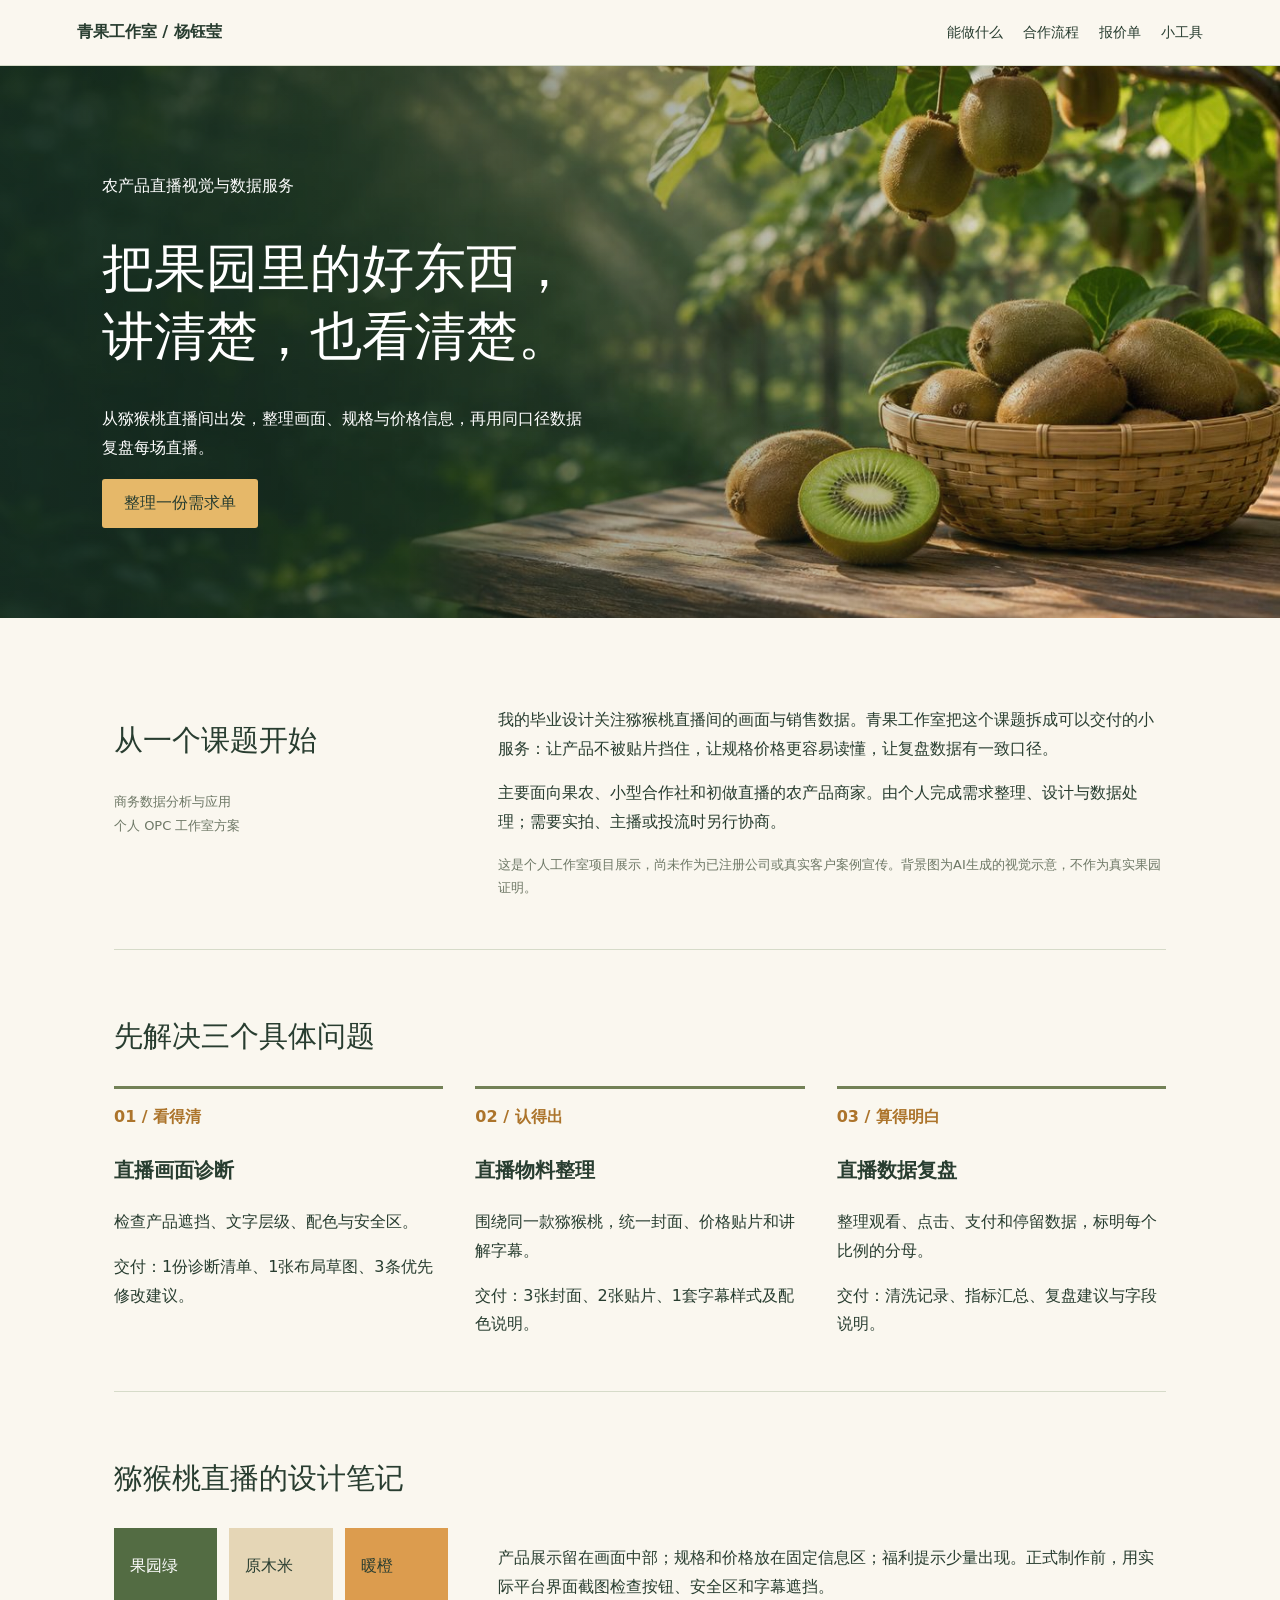
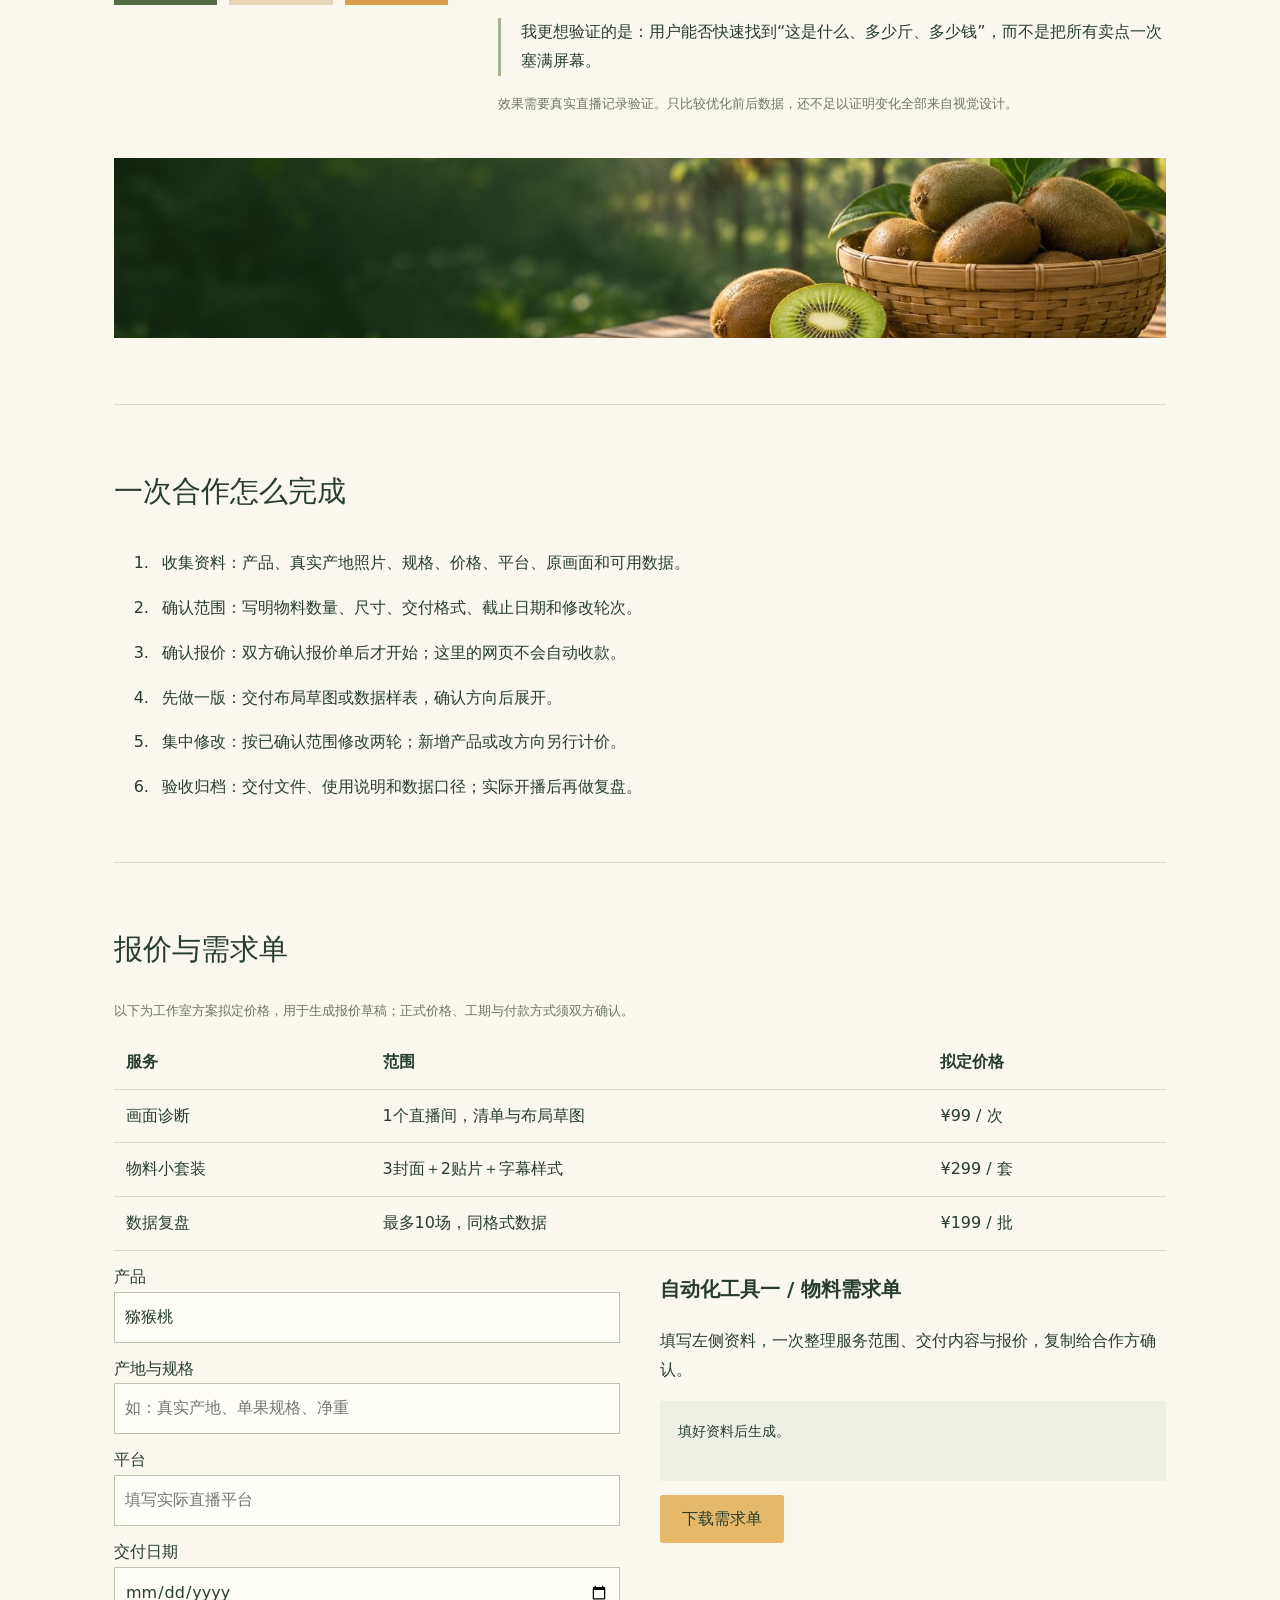
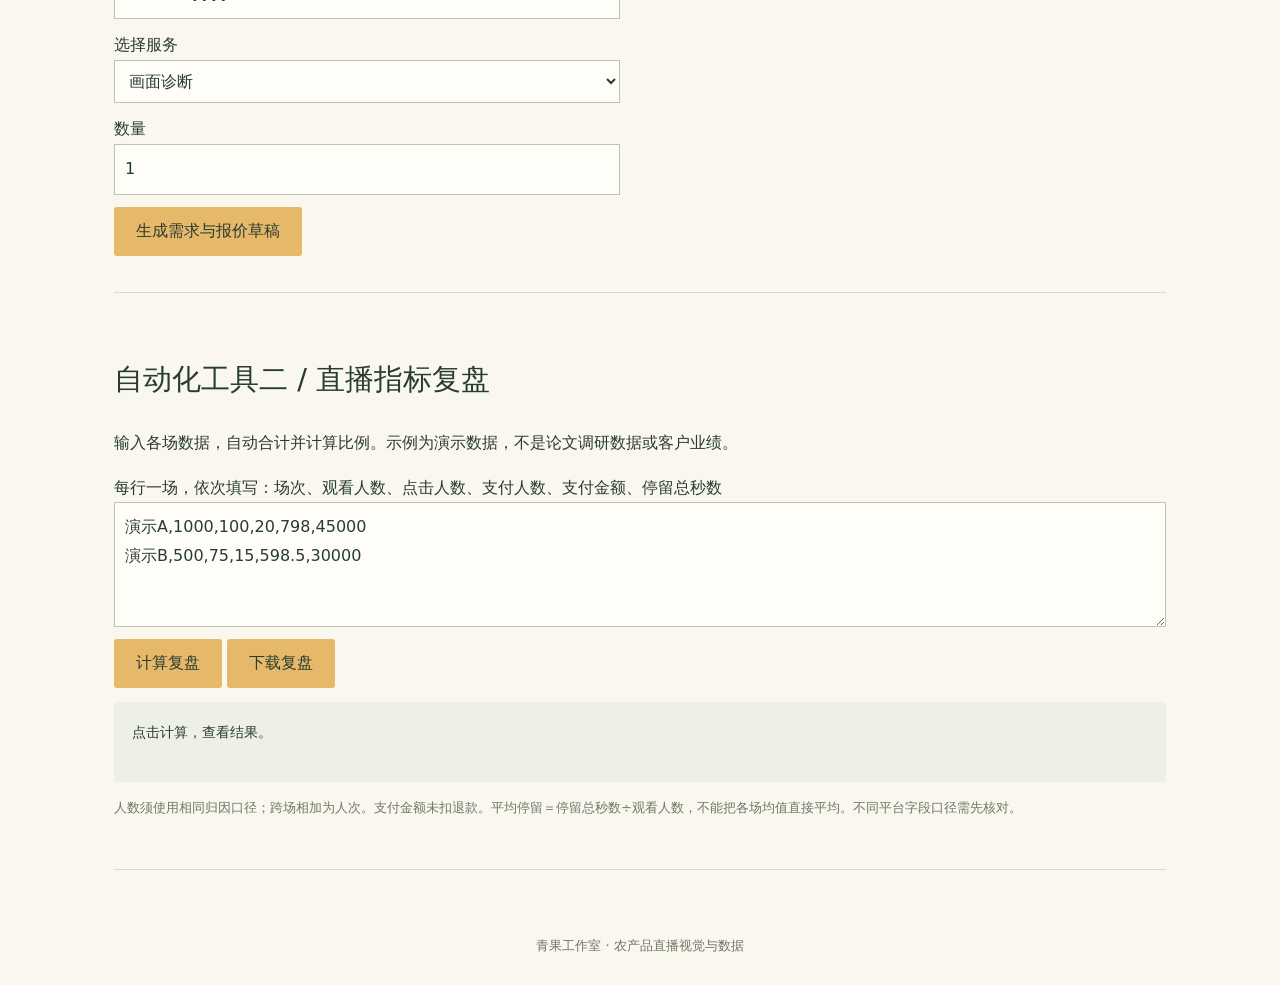
==== index.html @ 9961b065 "Add orchard studio index.html" ====
<!doctype html><html lang="zh-CN"><meta charset="utf-8"><meta name="viewport" content="width=device-width,initial-scale=1"><title>青果工作室 农产品直播视觉与数据</title><style>*{box-sizing:border-box}html{scroll-behavior:smooth}body{margin:0;background:#faf7ef;color:#283d30;font:16px/1.8 'Microsoft YaHei',system-ui}a{color:inherit}nav{padding:18px 6%;display:flex;justify-content:space-between;gap:24px;flex-wrap:wrap;border-bottom:1px solid #d6dbc9}nav a{margin-left:20px;text-decoration:none;font-size:14px}.hero{padding:90px 8%;background:linear-gradient(90deg,#152c25bf,transparent),var(--orchard) center/cover;color:white;min-height:540px}.hero h1{font:52px/1.3 Georgia,serif;max-width:620px}.hero p{max-width:480px}.btn,button{display:inline-block;background:#e6b869;color:#283d30;padding:10px 22px;border:0;cursor:pointer;border-radius:3px;text-decoration:none;font:inherit}main{max-width:1100px;margin:auto;padding:36px 24px}section{padding:36px 0;border-bottom:1px solid #d6dbc9}h2{font-size:29px;font-weight:500}h3{font-size:20px}.intro{display:grid;grid-template-columns:1fr 2fr;gap:50px}.note{font-size:13px;color:#6e7866}.services{display:grid;grid-template-columns:repeat(3,1fr);gap:32px}.service{border-top:3px solid #728156;padding-top:14px}.service b{color:#ac742b}ol li{padding:8px}label{display:block;margin:12px 0}input,select,textarea{display:block;width:100%;padding:10px;background:#fffdf7;border:1px solid #bbc4ac;font:inherit;color:inherit}textarea{min-height:125px}.tools{display:grid;grid-template-columns:1fr 1fr;gap:40px}pre{white-space:pre-wrap;background:#eef0e5;padding:18px;font:14px/1.8 system-ui;min-height:80px}table{width:100%;border-collapse:collapse}td,th{padding:12px;text-align:left;border-bottom:1px solid #d6dbc9}.swatch{display:flex;gap:12px}.swatch span{padding:24px 16px;flex:1}.callout{border-left:3px solid #a8b48f;padding-left:20px}.botanic{height:180px;background:var(--orchard) center 65%/cover;margin:30px 0}footer{padding:28px;text-align:center;font-size:13px;color:#6e7866}@media(max-width:720px){.hero{padding:45px 24px;min-height:440px}.hero h1{font-size:36px}.intro,.services,.tools{grid-template-columns:1fr;gap:18px}table{font-size:13px}td,th{padding:8px}nav a{margin-left:10px}}</style><script src="background.js"></script>
<nav><strong>青果工作室 / 杨钰莹</strong><div><a href="#services">能做什么</a><a href="#process">合作流程</a><a href="#quote">报价单</a><a href="#tools">小工具</a></div></nav><header class="hero"><p>农产品直播视觉与数据服务</p><h1>把果园里的好东西，<br>讲清楚，也看清楚。</h1><p>从猕猴桃直播间出发，整理画面、规格与价格信息，再用同口径数据复盘每场直播。</p><a class="btn" href="#quote">整理一份需求单</a></header><main><section class="intro"><div><h2>从一个课题开始</h2><p class="note">商务数据分析与应用<br>个人 OPC 工作室方案</p></div><div><p>我的毕业设计关注猕猴桃直播间的画面与销售数据。青果工作室把这个课题拆成可以交付的小服务：让产品不被贴片挡住，让规格价格更容易读懂，让复盘数据有一致口径。</p><p>主要面向果农、小型合作社和初做直播的农产品商家。由个人完成需求整理、设计与数据处理；需要实拍、主播或投流时另行协商。</p><p class="note">这是个人工作室项目展示，尚未作为已注册公司或真实客户案例宣传。背景图为AI生成的视觉示意，不作为真实果园证明。</p></div></section><section id="services"><h2>先解决三个具体问题</h2><div class="services"><article class="service"><b>01 / 看得清</b><h3>直播画面诊断</h3><p>检查产品遮挡、文字层级、配色与安全区。</p><p>交付：1份诊断清单、1张布局草图、3条优先修改建议。</p></article><article class="service"><b>02 / 认得出</b><h3>直播物料整理</h3><p>围绕同一款猕猴桃，统一封面、价格贴片和讲解字幕。</p><p>交付：3张封面、2张贴片、1套字幕样式及配色说明。</p></article><article class="service"><b>03 / 算得明白</b><h3>直播数据复盘</h3><p>整理观看、点击、支付和停留数据，标明每个比例的分母。</p><p>交付：清洗记录、指标汇总、复盘建议与字段说明。</p></article></div></section><section><h2>猕猴桃直播的设计笔记</h2><div class="intro"><div><div class="swatch"><span style="background:#536c43;color:white">果园绿</span><span style="background:#e5d6b6">原木米</span><span style="background:#dc9c4e">暖橙</span></div></div><div><p>产品展示留在画面中部；规格和价格放在固定信息区；福利提示少量出现。正式制作前，用实际平台界面截图检查按钮、安全区和字幕遮挡。</p><p class="callout">我更想验证的是：用户能否快速找到“这是什么、多少斤、多少钱”，而不是把所有卖点一次塞满屏幕。</p><p class="note">效果需要真实直播记录验证。只比较优化前后数据，还不足以证明变化全部来自视觉设计。</p></div></div><div class="botanic" role="img" aria-label="AI生成的猕猴桃果园示意背景"></div></section><section id="process"><h2>一次合作怎么完成</h2><ol><li>收集资料：产品、真实产地照片、规格、价格、平台、原画面和可用数据。</li><li>确认范围：写明物料数量、尺寸、交付格式、截止日期和修改轮次。</li><li>确认报价：双方确认报价单后才开始；这里的网页不会自动收款。</li><li>先做一版：交付布局草图或数据样表，确认方向后展开。</li><li>集中修改：按已确认范围修改两轮；新增产品或改方向另行计价。</li><li>验收归档：交付文件、使用说明和数据口径；实际开播后再做复盘。</li></ol></section><section id="quote"><h2>报价与需求单</h2><p class="note">以下为工作室方案拟定价格，用于生成报价草稿；正式价格、工期与付款方式须双方确认。</p><table><tr><th>服务</th><th>范围</th><th>拟定价格</th></tr><tr><td>画面诊断</td><td>1个直播间，清单与布局草图</td><td>¥99 / 次</td></tr><tr><td>物料小套装</td><td>3封面＋2贴片＋字幕样式</td><td>¥299 / 套</td></tr><tr><td>数据复盘</td><td>最多10场，同格式数据</td><td>¥199 / 批</td></tr></table><div class="tools"><div><label>产品<input id="product" value="猕猴桃"></label><label>产地与规格<input id="spec" placeholder="如：真实产地、单果规格、净重"></label><label>平台<input id="platform" placeholder="填写实际直播平台"></label><label>交付日期<input id="due" type="date"></label><label>选择服务<select id="service"><option value="99">画面诊断</option><option value="299">物料小套装</option><option value="199">数据复盘</option></select></label><label>数量<input id="count" type="number" min="1" max="100" step="1" value="1"></label><button id="brief">生成需求与报价草稿</button></div><div><h3>自动化工具一 / 物料需求单</h3><p>填写左侧资料，一次整理服务范围、交付内容与报价，复制给合作方确认。</p><pre id="briefOut">填好资料后生成。</pre><button id="downloadBrief">下载需求单</button></div></div></section><section id="tools"><h2>自动化工具二 / 直播指标复盘</h2><p>输入各场数据，自动合计并计算比例。示例为演示数据，不是论文调研数据或客户业绩。</p><label>每行一场，依次填写：场次、观看人数、点击人数、支付人数、支付金额、停留总秒数<textarea id="csv">演示A,1000,100,20,798,45000
演示B,500,75,15,598.5,30000</textarea></label><button id="calc">计算复盘</button> <button id="downloadReport">下载复盘</button><pre id="report" aria-live="polite">点击计算，查看结果。</pre><p class="note">人数须使用相同归因口径；跨场相加为人次。支付金额未扣退款。平均停留＝停留总秒数÷观看人数，不能把各场均值直接平均。不同平台字段口径需先核对。</p></section></main><footer>青果工作室 · 农产品直播视觉与数据</footer><script>
const $=id=>document.getElementById(id);function save(text,name){const u=URL.createObjectURL(new Blob([text],{type:'text/plain;charset=utf-8'})),a=document.createElement('a');a.href=u;a.download=name;a.click();setTimeout(()=>URL.revokeObjectURL(u),1000)}
$('brief').onclick=()=>{const n=Number($('count').value);if(![$('product'),$('spec'),$('platform'),$('due')].every(e=>e.value.trim())||!Number.isInteger(n)||n<1||n>100){$('briefOut').textContent='请填齐产品、产地规格、平台、日期；数量为1—100的整数。';return}const s=$('service');$('briefOut').textContent=`需求与报价草稿\n产品：${$('product').value}\n产地与规格：${$('spec').value}\n平台：${$('platform').value}\n交付日期：${$('due').value}\n服务：${s.options[s.selectedIndex].text}\n数量：${n}\n单价：¥${s.value}\n合计：¥${Number(s.value)*n}\n修改：同方向两轮\n交付格式：PNG/PDF或CSV及复盘文本，具体可编辑源文件须另行确认。\n待确认：尺寸、素材授权、范围、工期和付款方式。\n不含实拍、投流、主播及第三方付费素材；无销量保证。\n正式价格以双方确认单为准。`};$('downloadBrief').onclick=()=>save($('briefOut').textContent,'需求与报价草稿.txt');
$('calc').onclick=()=>{try{const seen=new Set(),tot=[0,0,0,0,0];const rows=$('csv').value.trim().split(/\r?\n/);if(!rows[0])throw Error('请填写数据');rows.forEach((line,i)=>{const r=line.split(/[,，]/).map(x=>x.trim());if(r.length!==6||!r[0]||seen.has(r[0])||r.slice(1).some(x=>x===''))throw Error(`第${i+1}行字段不齐或场次重复`);seen.add(r[0]);const v=r.slice(1).map(Number);if(v.some(x=>!Number.isFinite(x)||x<0)||v.slice(0,3).some(x=>!Number.isInteger(x))||v[2]>v[1]||v[1]>v[0])throw Error(`第${i+1}行数值或人数关系有误`);v.forEach((x,j)=>tot[j]+=x)});const[w,c,b,m,s]=tot,rate=(a,b)=>b?(a/b*100).toFixed(2)+'%':'无分母，不计算';$('report').textContent=`场次：${rows.length}\n累计观看：${w}人次\n累计点击：${c}人次\n累计支付：${b}人次\n支付金额：¥${m.toFixed(2)}\n点击率（点击÷观看）：${rate(c,w)}\n点击后支付率（支付÷点击）：${rate(b,c)}\n观看后支付率（支付÷观看）：${rate(b,w)}\n平均停留：${w?(s/w).toFixed(2)+'秒':'无分母，不计算'}\n\n跨场人数未去重；金额未扣退款。数据变化不单独证明设计效果。`;}catch(e){$('report').textContent=e.message}};$('downloadReport').onclick=()=>save($('report').textContent,'直播复盘.txt');
</script></html>
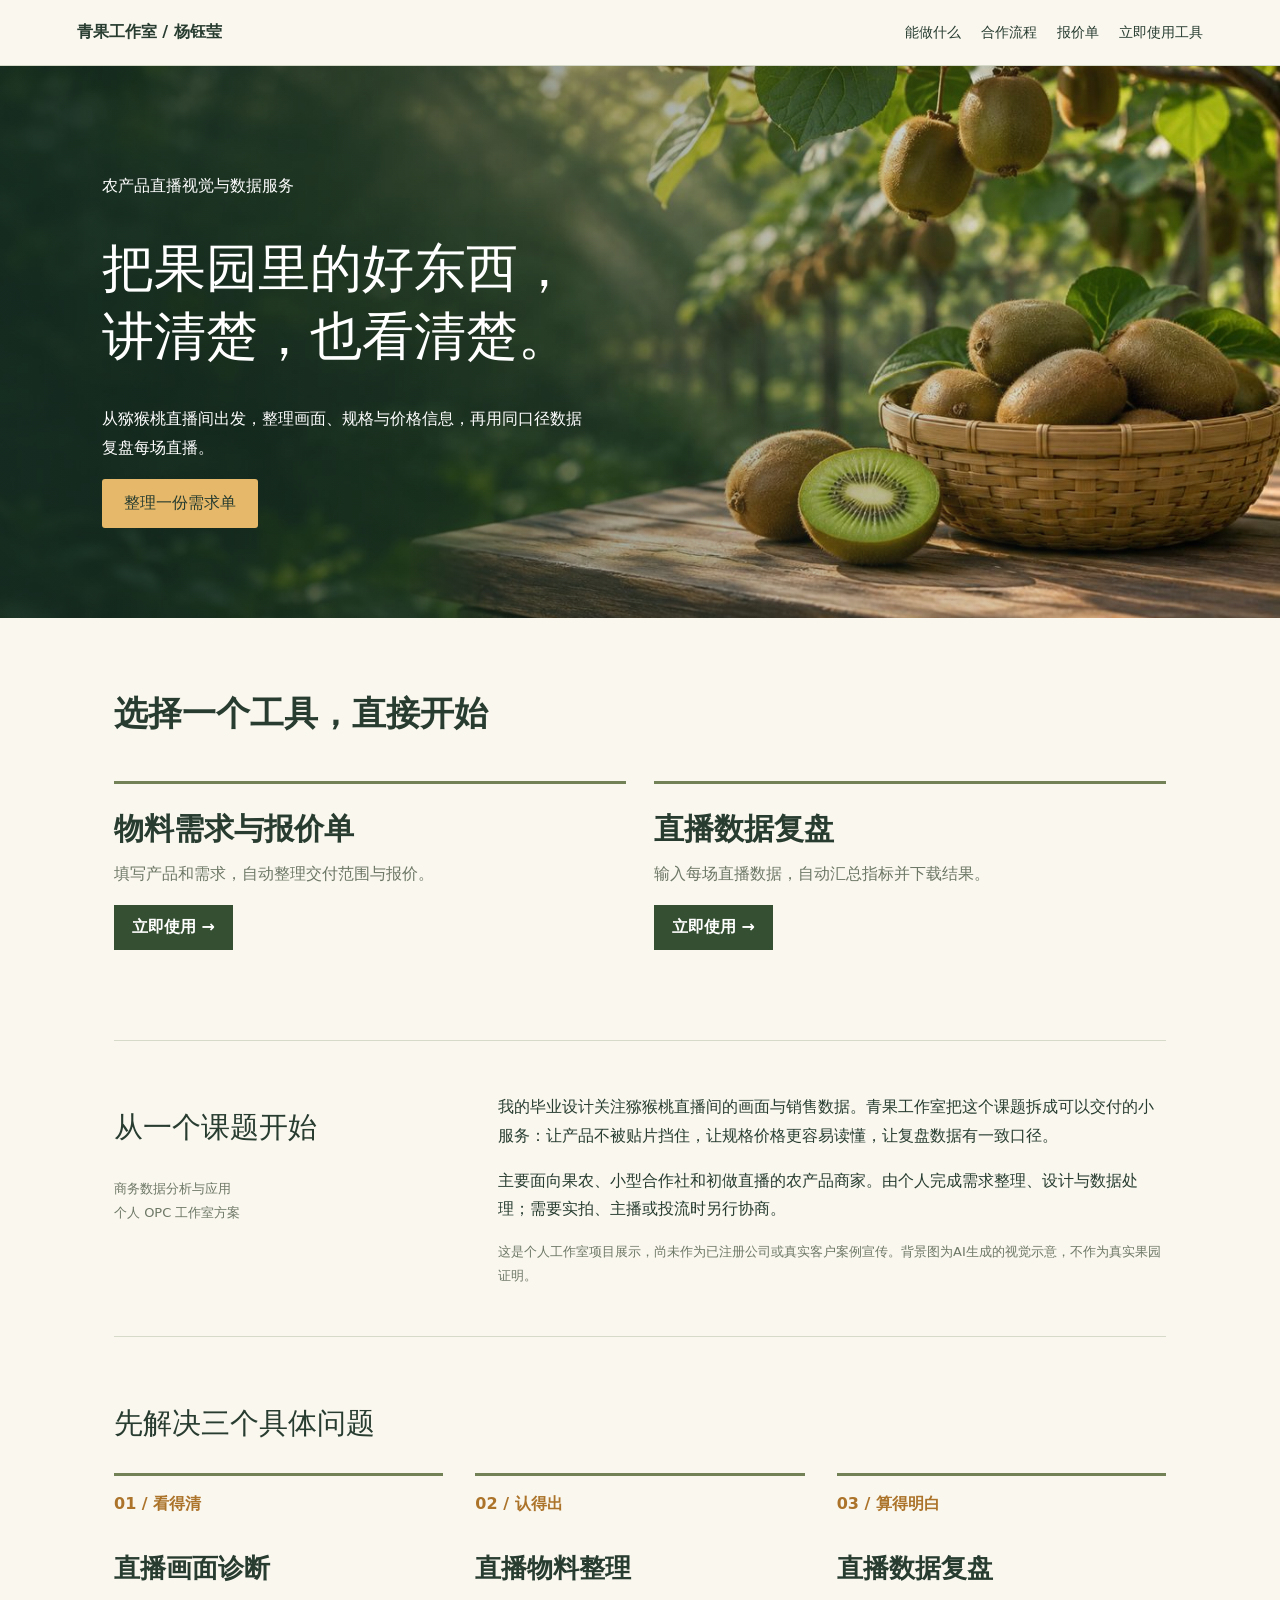
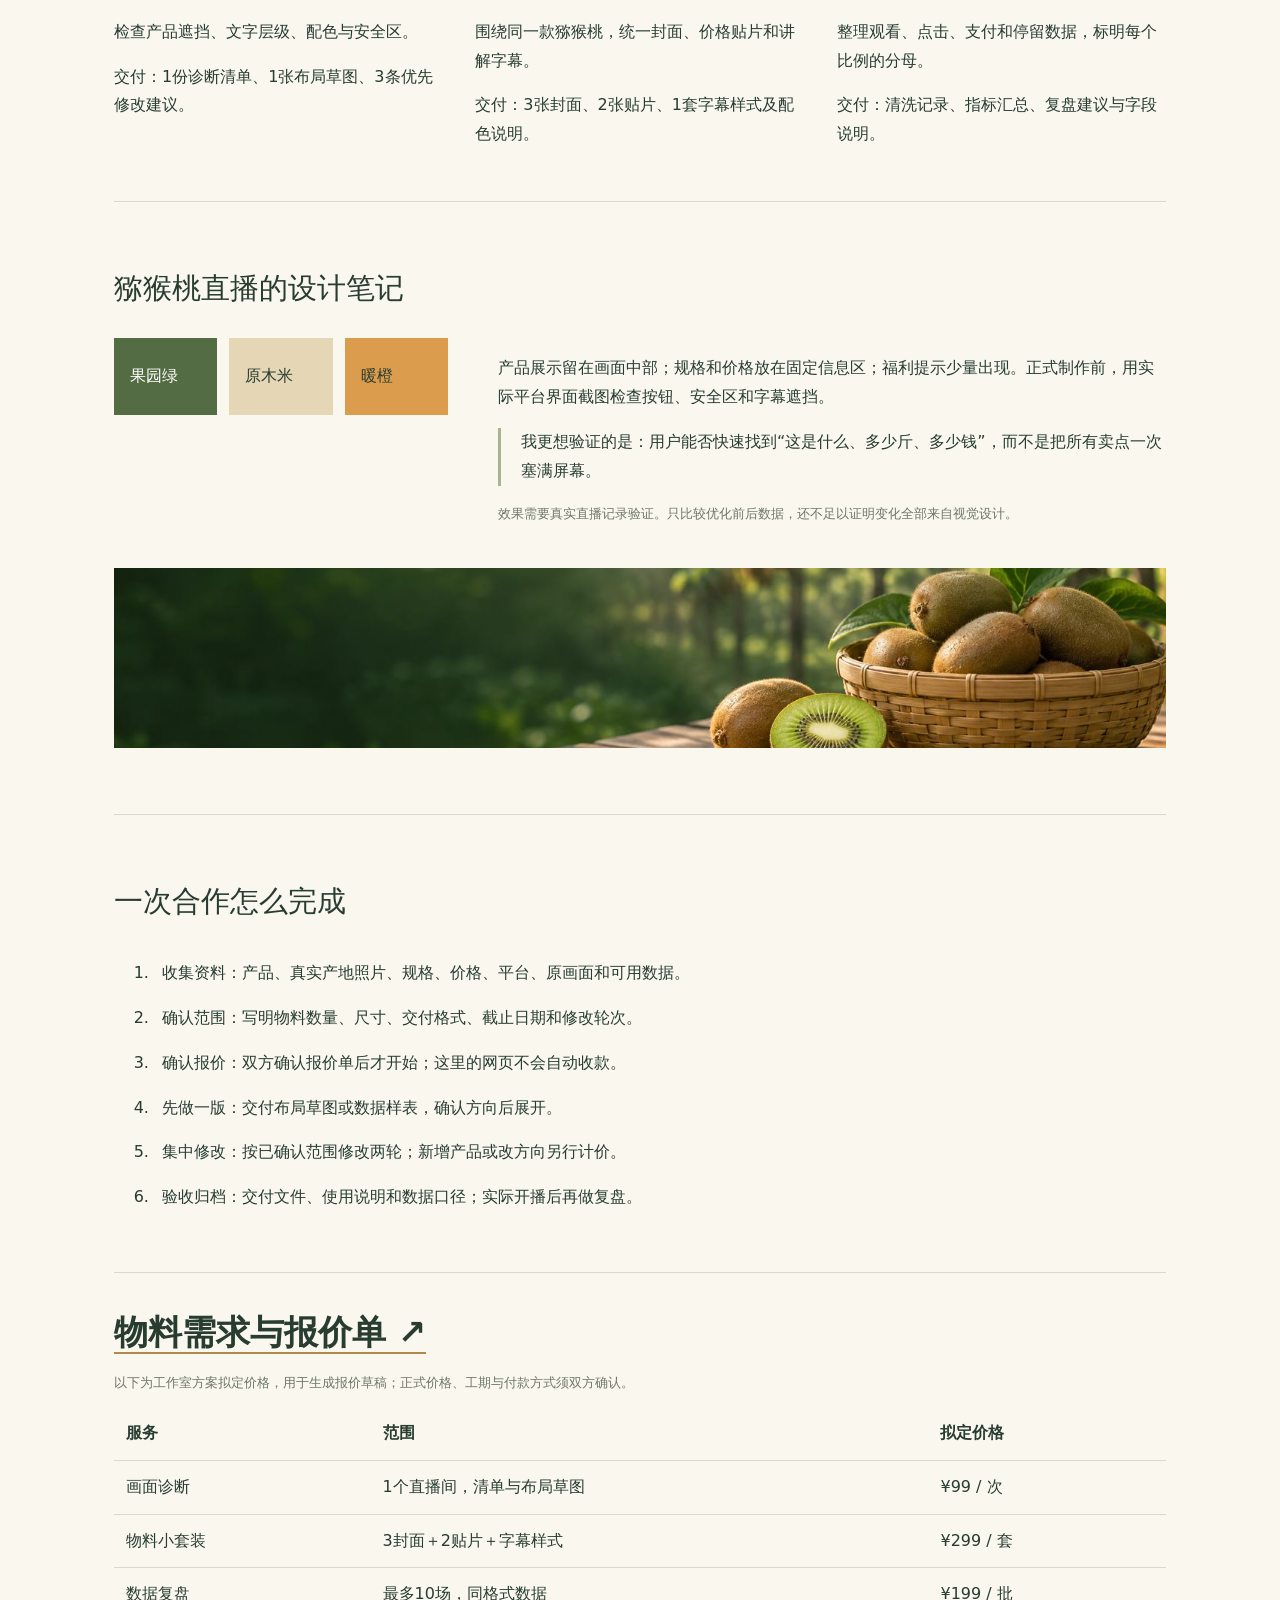
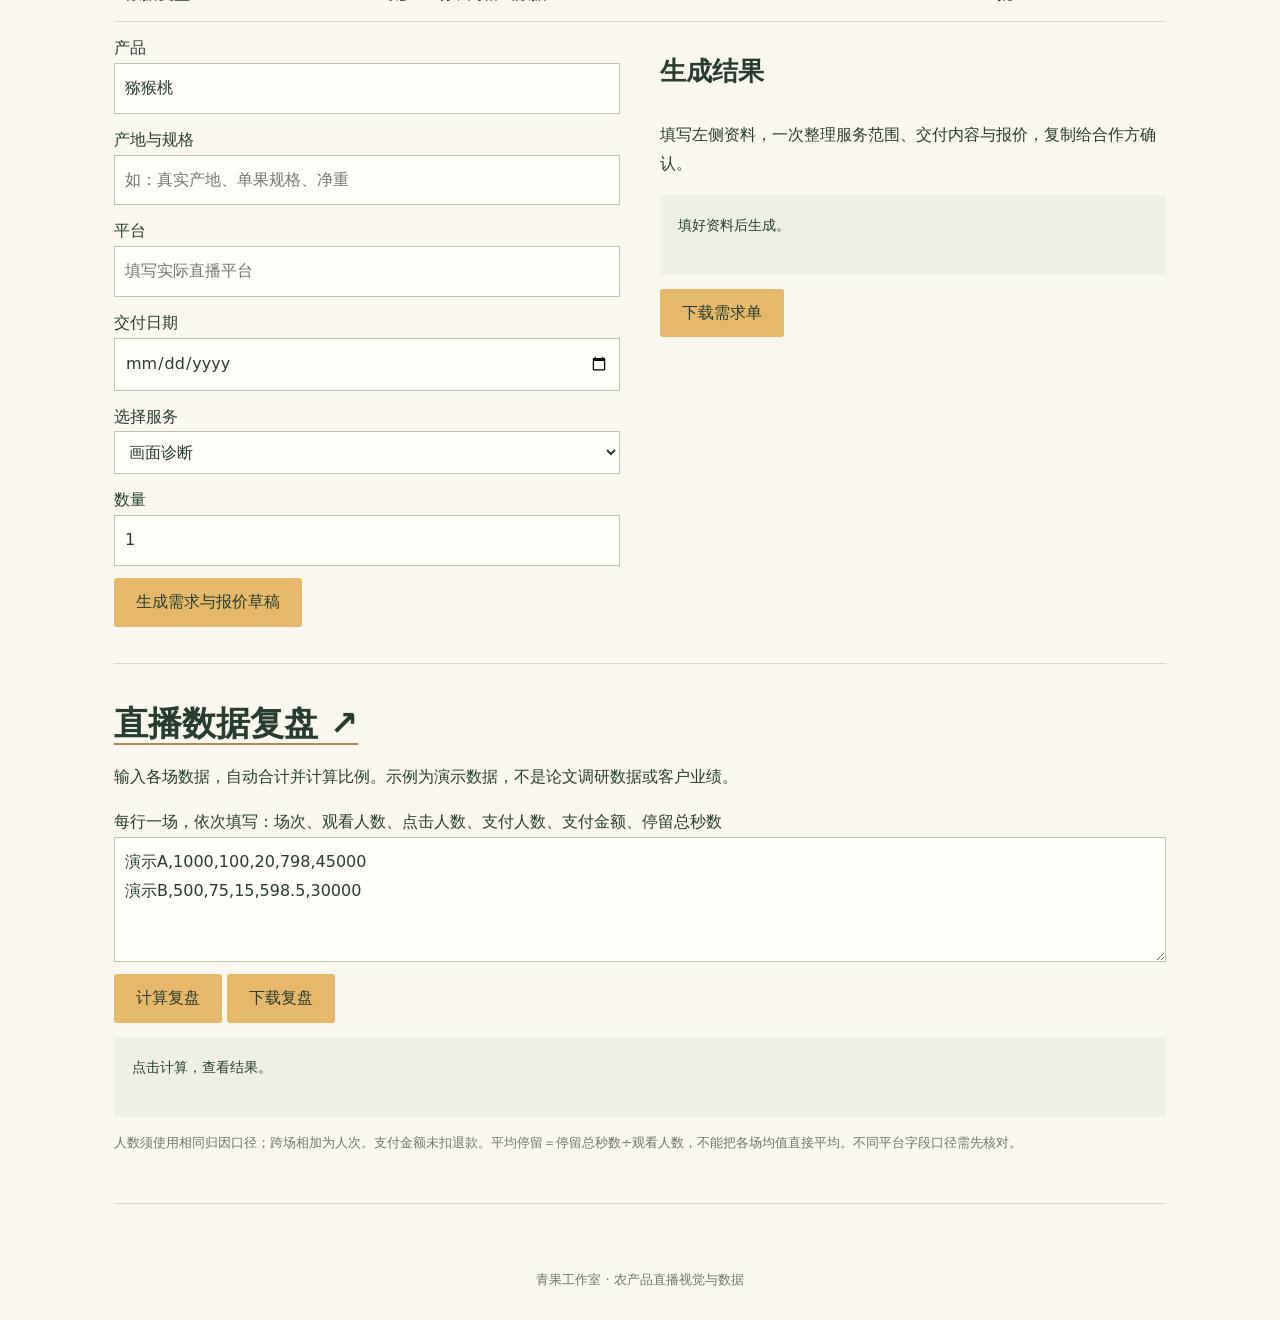
==== commit 98c3f274: "Enlarge tool headings and add direct-use launch links" ====
--- a/index.html
+++ b/index.html
@@ -1,7 +1,7 @@
-<!doctype html><html lang="zh-CN"><meta charset="utf-8"><meta name="viewport" content="width=device-width,initial-scale=1"><title>青果工作室 农产品直播视觉与数据</title><style>*{box-sizing:border-box}html{scroll-behavior:smooth}body{margin:0;background:#faf7ef;color:#283d30;font:16px/1.8 'Microsoft YaHei',system-ui}a{color:inherit}nav{padding:18px 6%;display:flex;justify-content:space-between;gap:24px;flex-wrap:wrap;border-bottom:1px solid #d6dbc9}nav a{margin-left:20px;text-decoration:none;font-size:14px}.hero{padding:90px 8%;background:linear-gradient(90deg,#152c25bf,transparent),var(--orchard) center/cover;color:white;min-height:540px}.hero h1{font:52px/1.3 Georgia,serif;max-width:620px}.hero p{max-width:480px}.btn,button{display:inline-block;background:#e6b869;color:#283d30;padding:10px 22px;border:0;cursor:pointer;border-radius:3px;text-decoration:none;font:inherit}main{max-width:1100px;margin:auto;padding:36px 24px}section{padding:36px 0;border-bottom:1px solid #d6dbc9}h2{font-size:29px;font-weight:500}h3{font-size:20px}.intro{display:grid;grid-template-columns:1fr 2fr;gap:50px}.note{font-size:13px;color:#6e7866}.services{display:grid;grid-template-columns:repeat(3,1fr);gap:32px}.service{border-top:3px solid #728156;padding-top:14px}.service b{color:#ac742b}ol li{padding:8px}label{display:block;margin:12px 0}input,select,textarea{display:block;width:100%;padding:10px;background:#fffdf7;border:1px solid #bbc4ac;font:inherit;color:inherit}textarea{min-height:125px}.tools{display:grid;grid-template-columns:1fr 1fr;gap:40px}pre{white-space:pre-wrap;background:#eef0e5;padding:18px;font:14px/1.8 system-ui;min-height:80px}table{width:100%;border-collapse:collapse}td,th{padding:12px;text-align:left;border-bottom:1px solid #d6dbc9}.swatch{display:flex;gap:12px}.swatch span{padding:24px 16px;flex:1}.callout{border-left:3px solid #a8b48f;padding-left:20px}.botanic{height:180px;background:var(--orchard) center 65%/cover;margin:30px 0}footer{padding:28px;text-align:center;font-size:13px;color:#6e7866}@media(max-width:720px){.hero{padding:45px 24px;min-height:440px}.hero h1{font-size:36px}.intro,.services,.tools{grid-template-columns:1fr;gap:18px}table{font-size:13px}td,th{padding:8px}nav a{margin-left:10px}}</style><script src="background.js"></script>
-<nav><strong>青果工作室 / 杨钰莹</strong><div><a href="#services">能做什么</a><a href="#process">合作流程</a><a href="#quote">报价单</a><a href="#tools">小工具</a></div></nav><header class="hero"><p>农产品直播视觉与数据服务</p><h1>把果园里的好东西，<br>讲清楚，也看清楚。</h1><p>从猕猴桃直播间出发，整理画面、规格与价格信息，再用同口径数据复盘每场直播。</p><a class="btn" href="#quote">整理一份需求单</a></header><main><section class="intro"><div><h2>从一个课题开始</h2><p class="note">商务数据分析与应用<br>个人 OPC 工作室方案</p></div><div><p>我的毕业设计关注猕猴桃直播间的画面与销售数据。青果工作室把这个课题拆成可以交付的小服务：让产品不被贴片挡住，让规格价格更容易读懂，让复盘数据有一致口径。</p><p>主要面向果农、小型合作社和初做直播的农产品商家。由个人完成需求整理、设计与数据处理；需要实拍、主播或投流时另行协商。</p><p class="note">这是个人工作室项目展示，尚未作为已注册公司或真实客户案例宣传。背景图为AI生成的视觉示意，不作为真实果园证明。</p></div></section><section id="services"><h2>先解决三个具体问题</h2><div class="services"><article class="service"><b>01 / 看得清</b><h3>直播画面诊断</h3><p>检查产品遮挡、文字层级、配色与安全区。</p><p>交付：1份诊断清单、1张布局草图、3条优先修改建议。</p></article><article class="service"><b>02 / 认得出</b><h3>直播物料整理</h3><p>围绕同一款猕猴桃，统一封面、价格贴片和讲解字幕。</p><p>交付：3张封面、2张贴片、1套字幕样式及配色说明。</p></article><article class="service"><b>03 / 算得明白</b><h3>直播数据复盘</h3><p>整理观看、点击、支付和停留数据，标明每个比例的分母。</p><p>交付：清洗记录、指标汇总、复盘建议与字段说明。</p></article></div></section><section><h2>猕猴桃直播的设计笔记</h2><div class="intro"><div><div class="swatch"><span style="background:#536c43;color:white">果园绿</span><span style="background:#e5d6b6">原木米</span><span style="background:#dc9c4e">暖橙</span></div></div><div><p>产品展示留在画面中部；规格和价格放在固定信息区；福利提示少量出现。正式制作前，用实际平台界面截图检查按钮、安全区和字幕遮挡。</p><p class="callout">我更想验证的是：用户能否快速找到“这是什么、多少斤、多少钱”，而不是把所有卖点一次塞满屏幕。</p><p class="note">效果需要真实直播记录验证。只比较优化前后数据，还不足以证明变化全部来自视觉设计。</p></div></div><div class="botanic" role="img" aria-label="AI生成的猕猴桃果园示意背景"></div></section><section id="process"><h2>一次合作怎么完成</h2><ol><li>收集资料：产品、真实产地照片、规格、价格、平台、原画面和可用数据。</li><li>确认范围：写明物料数量、尺寸、交付格式、截止日期和修改轮次。</li><li>确认报价：双方确认报价单后才开始；这里的网页不会自动收款。</li><li>先做一版：交付布局草图或数据样表，确认方向后展开。</li><li>集中修改：按已确认范围修改两轮；新增产品或改方向另行计价。</li><li>验收归档：交付文件、使用说明和数据口径；实际开播后再做复盘。</li></ol></section><section id="quote"><h2>报价与需求单</h2><p class="note">以下为工作室方案拟定价格，用于生成报价草稿；正式价格、工期与付款方式须双方确认。</p><table><tr><th>服务</th><th>范围</th><th>拟定价格</th></tr><tr><td>画面诊断</td><td>1个直播间，清单与布局草图</td><td>¥99 / 次</td></tr><tr><td>物料小套装</td><td>3封面＋2贴片＋字幕样式</td><td>¥299 / 套</td></tr><tr><td>数据复盘</td><td>最多10场，同格式数据</td><td>¥199 / 批</td></tr></table><div class="tools"><div><label>产品<input id="product" value="猕猴桃"></label><label>产地与规格<input id="spec" placeholder="如：真实产地、单果规格、净重"></label><label>平台<input id="platform" placeholder="填写实际直播平台"></label><label>交付日期<input id="due" type="date"></label><label>选择服务<select id="service"><option value="99">画面诊断</option><option value="299">物料小套装</option><option value="199">数据复盘</option></select></label><label>数量<input id="count" type="number" min="1" max="100" step="1" value="1"></label><button id="brief">生成需求与报价草稿</button></div><div><h3>自动化工具一 / 物料需求单</h3><p>填写左侧资料，一次整理服务范围、交付内容与报价，复制给合作方确认。</p><pre id="briefOut">填好资料后生成。</pre><button id="downloadBrief">下载需求单</button></div></div></section><section id="tools"><h2>自动化工具二 / 直播指标复盘</h2><p>输入各场数据，自动合计并计算比例。示例为演示数据，不是论文调研数据或客户业绩。</p><label>每行一场，依次填写：场次、观看人数、点击人数、支付人数、支付金额、停留总秒数<textarea id="csv">演示A,1000,100,20,798,45000
-演示B,500,75,15,598.5,30000</textarea></label><button id="calc">计算复盘</button> <button id="downloadReport">下载复盘</button><pre id="report" aria-live="polite">点击计算，查看结果。</pre><p class="note">人数须使用相同归因口径；跨场相加为人次。支付金额未扣退款。平均停留＝停留总秒数÷观看人数，不能把各场均值直接平均。不同平台字段口径需先核对。</p></section></main><footer>青果工作室 · 农产品直播视觉与数据</footer><script>
-const $=id=>document.getElementById(id);function save(text,name){const u=URL.createObjectURL(new Blob([text],{type:'text/plain;charset=utf-8'})),a=document.createElement('a');a.href=u;a.download=name;a.click();setTimeout(()=>URL.revokeObjectURL(u),1000)}
-$('brief').onclick=()=>{const n=Number($('count').value);if(![$('product'),$('spec'),$('platform'),$('due')].every(e=>e.value.trim())||!Number.isInteger(n)||n<1||n>100){$('briefOut').textContent='请填齐产品、产地规格、平台、日期；数量为1—100的整数。';return}const s=$('service');$('briefOut').textContent=`需求与报价草稿\n产品：${$('product').value}\n产地与规格：${$('spec').value}\n平台：${$('platform').value}\n交付日期：${$('due').value}\n服务：${s.options[s.selectedIndex].text}\n数量：${n}\n单价：¥${s.value}\n合计：¥${Number(s.value)*n}\n修改：同方向两轮\n交付格式：PNG/PDF或CSV及复盘文本，具体可编辑源文件须另行确认。\n待确认：尺寸、素材授权、范围、工期和付款方式。\n不含实拍、投流、主播及第三方付费素材；无销量保证。\n正式价格以双方确认单为准。`};$('downloadBrief').onclick=()=>save($('briefOut').textContent,'需求与报价草稿.txt');
-$('calc').onclick=()=>{try{const seen=new Set(),tot=[0,0,0,0,0];const rows=$('csv').value.trim().split(/\r?\n/);if(!rows[0])throw Error('请填写数据');rows.forEach((line,i)=>{const r=line.split(/[,，]/).map(x=>x.trim());if(r.length!==6||!r[0]||seen.has(r[0])||r.slice(1).some(x=>x===''))throw Error(`第${i+1}行字段不齐或场次重复`);seen.add(r[0]);const v=r.slice(1).map(Number);if(v.some(x=>!Number.isFinite(x)||x<0)||v.slice(0,3).some(x=>!Number.isInteger(x))||v[2]>v[1]||v[1]>v[0])throw Error(`第${i+1}行数值或人数关系有误`);v.forEach((x,j)=>tot[j]+=x)});const[w,c,b,m,s]=tot,rate=(a,b)=>b?(a/b*100).toFixed(2)+'%':'无分母，不计算';$('report').textContent=`场次：${rows.length}\n累计观看：${w}人次\n累计点击：${c}人次\n累计支付：${b}人次\n支付金额：¥${m.toFixed(2)}\n点击率（点击÷观看）：${rate(c,w)}\n点击后支付率（支付÷点击）：${rate(b,c)}\n观看后支付率（支付÷观看）：${rate(b,w)}\n平均停留：${w?(s/w).toFixed(2)+'秒':'无分母，不计算'}\n\n跨场人数未去重；金额未扣退款。数据变化不单独证明设计效果。`;}catch(e){$('report').textContent=e.message}};$('downloadReport').onclick=()=>save($('report').textContent,'直播复盘.txt');
+<!doctype html><html lang="zh-CN"><meta charset="utf-8"><meta name="viewport" content="width=device-width,initial-scale=1"><title>青果工作室 农产品直播视觉与数据</title><style>*{box-sizing:border-box}html{scroll-behavior:smooth}body{margin:0;background:#faf7ef;color:#283d30;font:16px/1.8 'Microsoft YaHei',system-ui}a{color:inherit}nav{padding:18px 6%;display:flex;justify-content:space-between;gap:24px;flex-wrap:wrap;border-bottom:1px solid #d6dbc9}nav a{margin-left:20px;text-decoration:none;font-size:14px}.hero{padding:90px 8%;background:linear-gradient(90deg,#152c25bf,transparent),var(--orchard) center/cover;color:white;min-height:540px}.hero h1{font:52px/1.3 Georgia,serif;max-width:620px}.hero p{max-width:480px}.btn,button{display:inline-block;background:#e6b869;color:#283d30;padding:10px 22px;border:0;cursor:pointer;border-radius:3px;text-decoration:none;font:inherit}main{max-width:1100px;margin:auto;padding:36px 24px}section{padding:36px 0;border-bottom:1px solid #d6dbc9}h2{font-size:29px;font-weight:500}h3{font-size:26px}.tool-title{font-size:34px;line-height:1.4;font-weight:700;margin:0 0 14px}.tool-title a{text-decoration:none;border-bottom:2px solid #b28a4e}.tool-title a:hover{color:#9b6223}.launchers{display:grid;grid-template-columns:1fr 1fr;gap:28px;padding:30px 0}.launcher{display:block;padding:24px 0;border-top:3px solid #728156;text-decoration:none}.launcher strong{display:block;font-size:30px;line-height:1.4}.launcher span{display:block;margin-top:10px;color:#6e7866}.launcher b{display:inline-block;margin-top:16px;background:#344f31;color:white;padding:8px 18px}.launcher:focus-visible,.tool-title a:focus-visible{outline:3px solid #dc9c4e;outline-offset:5px}section{scroll-margin-top:20px}.intro{display:grid;grid-template-columns:1fr 2fr;gap:50px}.note{font-size:13px;color:#6e7866}.services{display:grid;grid-template-columns:repeat(3,1fr);gap:32px}.service{border-top:3px solid #728156;padding-top:14px}.service b{color:#ac742b}ol li{padding:8px}label{display:block;margin:12px 0}input,select,textarea{display:block;width:100%;padding:10px;background:#fffdf7;border:1px solid #bbc4ac;font:inherit;color:inherit}textarea{min-height:125px}.tools{display:grid;grid-template-columns:1fr 1fr;gap:40px}pre{white-space:pre-wrap;background:#eef0e5;padding:18px;font:14px/1.8 system-ui;min-height:80px}table{width:100%;border-collapse:collapse}td,th{padding:12px;text-align:left;border-bottom:1px solid #d6dbc9}.swatch{display:flex;gap:12px}.swatch span{padding:24px 16px;flex:1}.callout{border-left:3px solid #a8b48f;padding-left:20px}.botanic{height:180px;background:var(--orchard) center 65%/cover;margin:30px 0}footer{padding:28px;text-align:center;font-size:13px;color:#6e7866}@media(max-width:720px){.launchers{grid-template-columns:1fr}.tool-title{font-size:28px}.launcher strong{font-size:26px}.hero{padding:45px 24px;min-height:440px}.hero h1{font-size:36px}.intro,.services,.tools{grid-template-columns:1fr;gap:18px}table{font-size:13px}td,th{padding:8px}nav a{margin-left:10px}}</style><script src="background.js"></script>
+<nav><strong>青果工作室 / 杨钰莹</strong><div><a href="#services">能做什么</a><a href="#process">合作流程</a><a href="#quote">报价单</a><a href="#tool-entry">立即使用工具</a></div></nav><header class="hero"><p>农产品直播视觉与数据服务</p><h1>把果园里的好东西，<br>讲清楚，也看清楚。</h1><p>从猕猴桃直播间出发，整理画面、规格与价格信息，再用同口径数据复盘每场直播。</p><a class="btn" href="#quote">整理一份需求单</a></header><main><section id="tool-entry"><h2 class="tool-title">选择一个工具，直接开始</h2><div class="launchers"><a class="launcher" href="#quote" onclick="setTimeout(()=>document.getElementById('product').focus({preventScroll:true}),100)"><strong>物料需求与报价单</strong><span>填写产品和需求，自动整理交付范围与报价。</span><b>立即使用 →</b></a><a class="launcher" href="#tools" onclick="setTimeout(()=>document.getElementById('csv').focus({preventScroll:true}),100)"><strong>直播数据复盘</strong><span>输入每场直播数据，自动汇总指标并下载结果。</span><b>立即使用 →</b></a></div></section><section class="intro"><div><h2>从一个课题开始</h2><p class="note">商务数据分析与应用<br>个人 OPC 工作室方案</p></div><div><p>我的毕业设计关注猕猴桃直播间的画面与销售数据。青果工作室把这个课题拆成可以交付的小服务：让产品不被贴片挡住，让规格价格更容易读懂，让复盘数据有一致口径。</p><p>主要面向果农、小型合作社和初做直播的农产品商家。由个人完成需求整理、设计与数据处理；需要实拍、主播或投流时另行协商。</p><p class="note">这是个人工作室项目展示，尚未作为已注册公司或真实客户案例宣传。背景图为AI生成的视觉示意，不作为真实果园证明。</p></div></section><section id="services"><h2>先解决三个具体问题</h2><div class="services"><article class="service"><b>01 / 看得清</b><h3>直播画面诊断</h3><p>检查产品遮挡、文字层级、配色与安全区。</p><p>交付：1份诊断清单、1张布局草图、3条优先修改建议。</p></article><article class="service"><b>02 / 认得出</b><h3>直播物料整理</h3><p>围绕同一款猕猴桃，统一封面、价格贴片和讲解字幕。</p><p>交付：3张封面、2张贴片、1套字幕样式及配色说明。</p></article><article class="service"><b>03 / 算得明白</b><h3>直播数据复盘</h3><p>整理观看、点击、支付和停留数据，标明每个比例的分母。</p><p>交付：清洗记录、指标汇总、复盘建议与字段说明。</p></article></div></section><section><h2>猕猴桃直播的设计笔记</h2><div class="intro"><div><div class="swatch"><span style="background:#536c43;color:white">果园绿</span><span style="background:#e5d6b6">原木米</span><span style="background:#dc9c4e">暖橙</span></div></div><div><p>产品展示留在画面中部；规格和价格放在固定信息区；福利提示少量出现。正式制作前，用实际平台界面截图检查按钮、安全区和字幕遮挡。</p><p class="callout">我更想验证的是：用户能否快速找到“这是什么、多少斤、多少钱”，而不是把所有卖点一次塞满屏幕。</p><p class="note">效果需要真实直播记录验证。只比较优化前后数据，还不足以证明变化全部来自视觉设计。</p></div></div><div class="botanic" role="img" aria-label="AI生成的猕猴桃果园示意背景"></div></section><section id="process"><h2>一次合作怎么完成</h2><ol><li>收集资料：产品、真实产地照片、规格、价格、平台、原画面和可用数据。</li><li>确认范围：写明物料数量、尺寸、交付格式、截止日期和修改轮次。</li><li>确认报价：双方确认报价单后才开始；这里的网页不会自动收款。</li><li>先做一版：交付布局草图或数据样表，确认方向后展开。</li><li>集中修改：按已确认范围修改两轮；新增产品或改方向另行计价。</li><li>验收归档：交付文件、使用说明和数据口径；实际开播后再做复盘。</li></ol></section><section id="quote"><h2 class="tool-title"><a href="#product" onclick="document.getElementById('product').focus()">物料需求与报价单 ↗</a></h2><p class="note">以下为工作室方案拟定价格，用于生成报价草稿；正式价格、工期与付款方式须双方确认。</p><table><tr><th>服务</th><th>范围</th><th>拟定价格</th></tr><tr><td>画面诊断</td><td>1个直播间，清单与布局草图</td><td>¥99 / 次</td></tr><tr><td>物料小套装</td><td>3封面＋2贴片＋字幕样式</td><td>¥299 / 套</td></tr><tr><td>数据复盘</td><td>最多10场，同格式数据</td><td>¥199 / 批</td></tr></table><div class="tools"><div><label>产品<input id="product" value="猕猴桃"></label><label>产地与规格<input id="spec" placeholder="如：真实产地、单果规格、净重"></label><label>平台<input id="platform" placeholder="填写实际直播平台"></label><label>交付日期<input id="due" type="date"></label><label>选择服务<select id="service"><option value="99">画面诊断</option><option value="299">物料小套装</option><option value="199">数据复盘</option></select></label><label>数量<input id="count" type="number" min="1" max="100" step="1" value="1"></label><button id="brief">生成需求与报价草稿</button></div><div><h3>生成结果</h3><p>填写左侧资料，一次整理服务范围、交付内容与报价，复制给合作方确认。</p><pre id="briefOut">填好资料后生成。</pre><button id="downloadBrief">下载需求单</button></div></div></section><section id="tools"><h2 class="tool-title"><a href="#csv" onclick="document.getElementById('csv').focus()">直播数据复盘 ↗</a></h2><p>输入各场数据，自动合计并计算比例。示例为演示数据，不是论文调研数据或客户业绩。</p><label>每行一场，依次填写：场次、观看人数、点击人数、支付人数、支付金额、停留总秒数<textarea id="csv">演示A,1000,100,20,798,45000
+演示B,500,75,15,598.5,30000</textarea></label><button id="calc">计算复盘</button> <button id="downloadReport">下载复盘</button><pre id="report" aria-live="polite">点击计算，查看结果。</pre><p class="note">人数须使用相同归因口径；跨场相加为人次。支付金额未扣退款。平均停留＝停留总秒数÷观看人数，不能把各场均值直接平均。不同平台字段口径需先核对。</p></section></main><footer>青果工作室 · 农产品直播视觉与数据</footer><script>
+const $=id=>document.getElementById(id);function save(text,name){const u=URL.createObjectURL(new Blob([text],{type:'text/plain;charset=utf-8'})),a=document.createElement('a');a.href=u;a.download=name;a.click();setTimeout(()=>URL.revokeObjectURL(u),1000)}
+$('brief').onclick=()=>{const n=Number($('count').value);if(![$('product'),$('spec'),$('platform'),$('due')].every(e=>e.value.trim())||!Number.isInteger(n)||n<1||n>100){$('briefOut').textContent='请填齐产品、产地规格、平台、日期；数量为1—100的整数。';return}const s=$('service');$('briefOut').textContent=`需求与报价草稿\n产品：${$('product').value}\n产地与规格：${$('spec').value}\n平台：${$('platform').value}\n交付日期：${$('due').value}\n服务：${s.options[s.selectedIndex].text}\n数量：${n}\n单价：¥${s.value}\n合计：¥${Number(s.value)*n}\n修改：同方向两轮\n交付格式：PNG/PDF或CSV及复盘文本，具体可编辑源文件须另行确认。\n待确认：尺寸、素材授权、范围、工期和付款方式。\n不含实拍、投流、主播及第三方付费素材；无销量保证。\n正式价格以双方确认单为准。`};$('downloadBrief').onclick=()=>save($('briefOut').textContent,'需求与报价草稿.txt');
+$('calc').onclick=()=>{try{const seen=new Set(),tot=[0,0,0,0,0];const rows=$('csv').value.trim().split(/\r?\n/);if(!rows[0])throw Error('请填写数据');rows.forEach((line,i)=>{const r=line.split(/[,，]/).map(x=>x.trim());if(r.length!==6||!r[0]||seen.has(r[0])||r.slice(1).some(x=>x===''))throw Error(`第${i+1}行字段不齐或场次重复`);seen.add(r[0]);const v=r.slice(1).map(Number);if(v.some(x=>!Number.isFinite(x)||x<0)||v.slice(0,3).some(x=>!Number.isInteger(x))||v[2]>v[1]||v[1]>v[0])throw Error(`第${i+1}行数值或人数关系有误`);v.forEach((x,j)=>tot[j]+=x)});const[w,c,b,m,s]=tot,rate=(a,b)=>b?(a/b*100).toFixed(2)+'%':'无分母，不计算';$('report').textContent=`场次：${rows.length}\n累计观看：${w}人次\n累计点击：${c}人次\n累计支付：${b}人次\n支付金额：¥${m.toFixed(2)}\n点击率（点击÷观看）：${rate(c,w)}\n点击后支付率（支付÷点击）：${rate(b,c)}\n观看后支付率（支付÷观看）：${rate(b,w)}\n平均停留：${w?(s/w).toFixed(2)+'秒':'无分母，不计算'}\n\n跨场人数未去重；金额未扣退款。数据变化不单独证明设计效果。`;}catch(e){$('report').textContent=e.message}};$('downloadReport').onclick=()=>save($('report').textContent,'直播复盘.txt');
 </script></html>
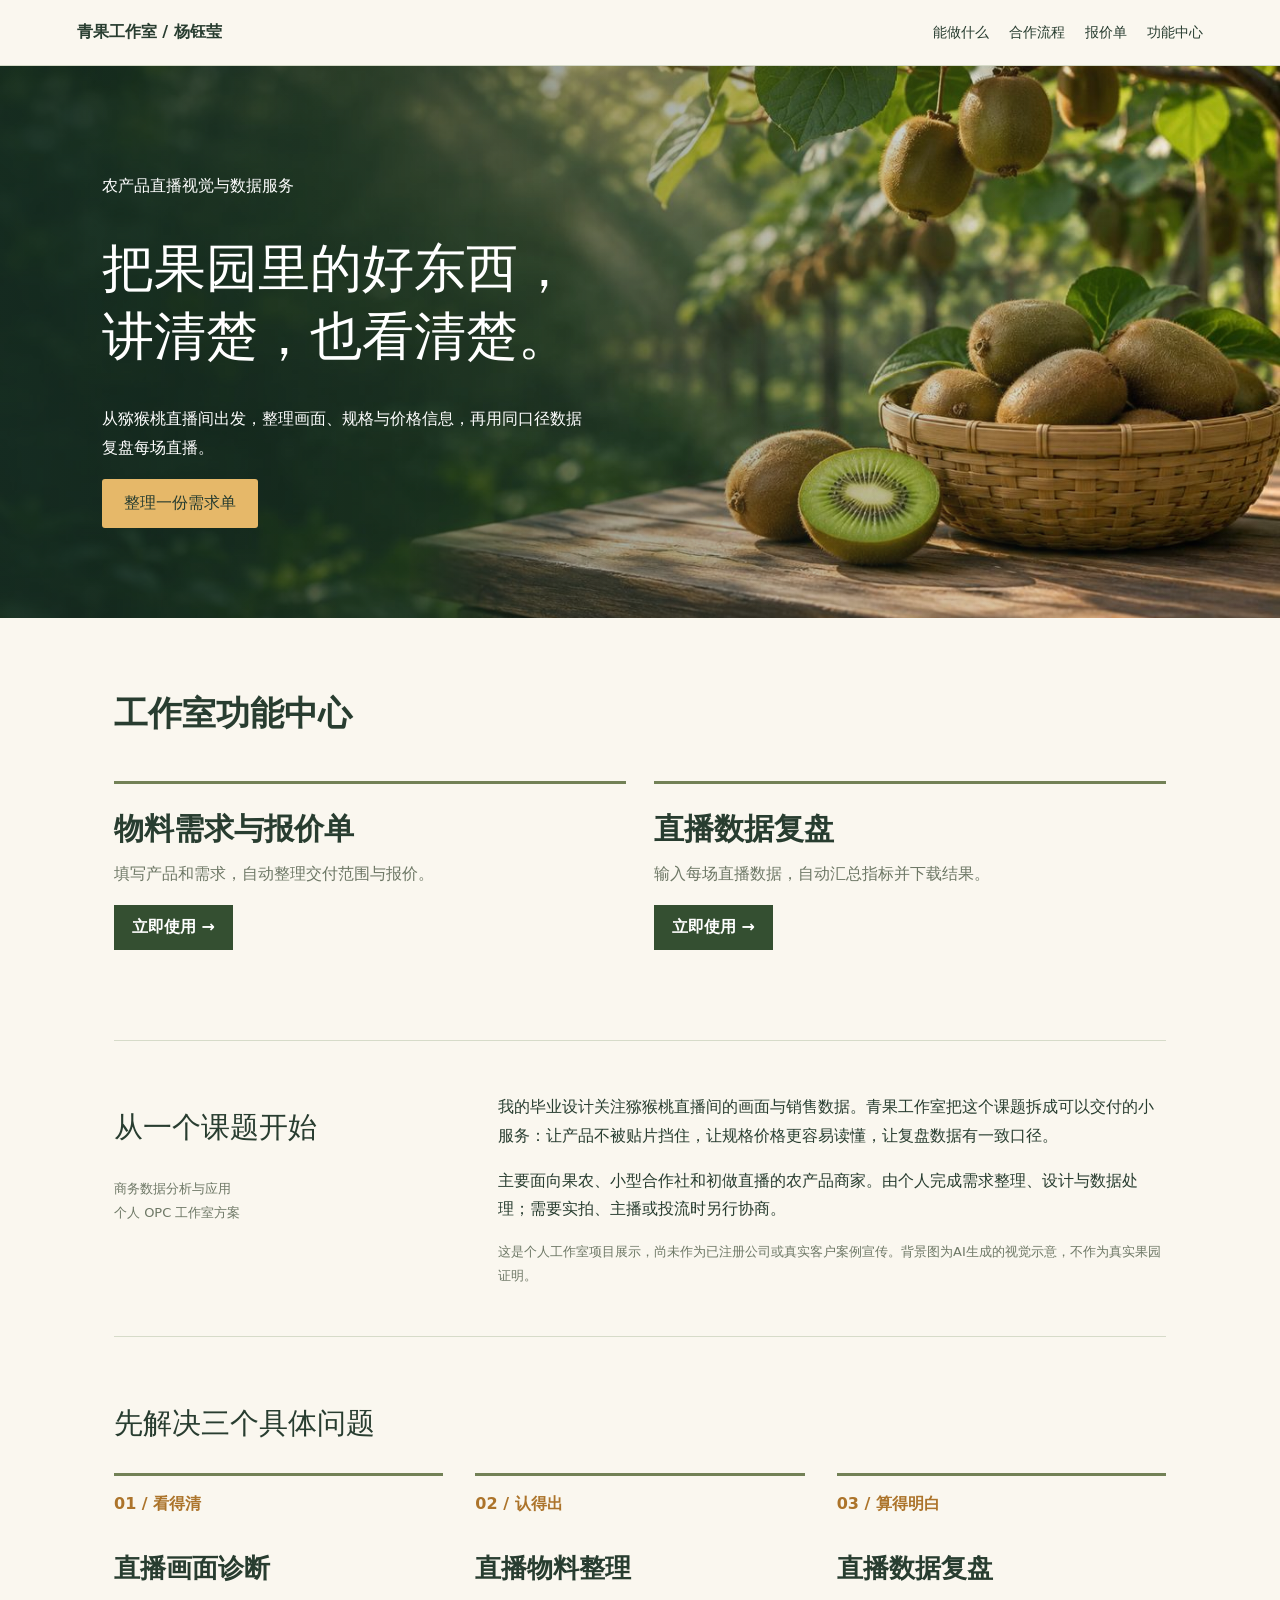
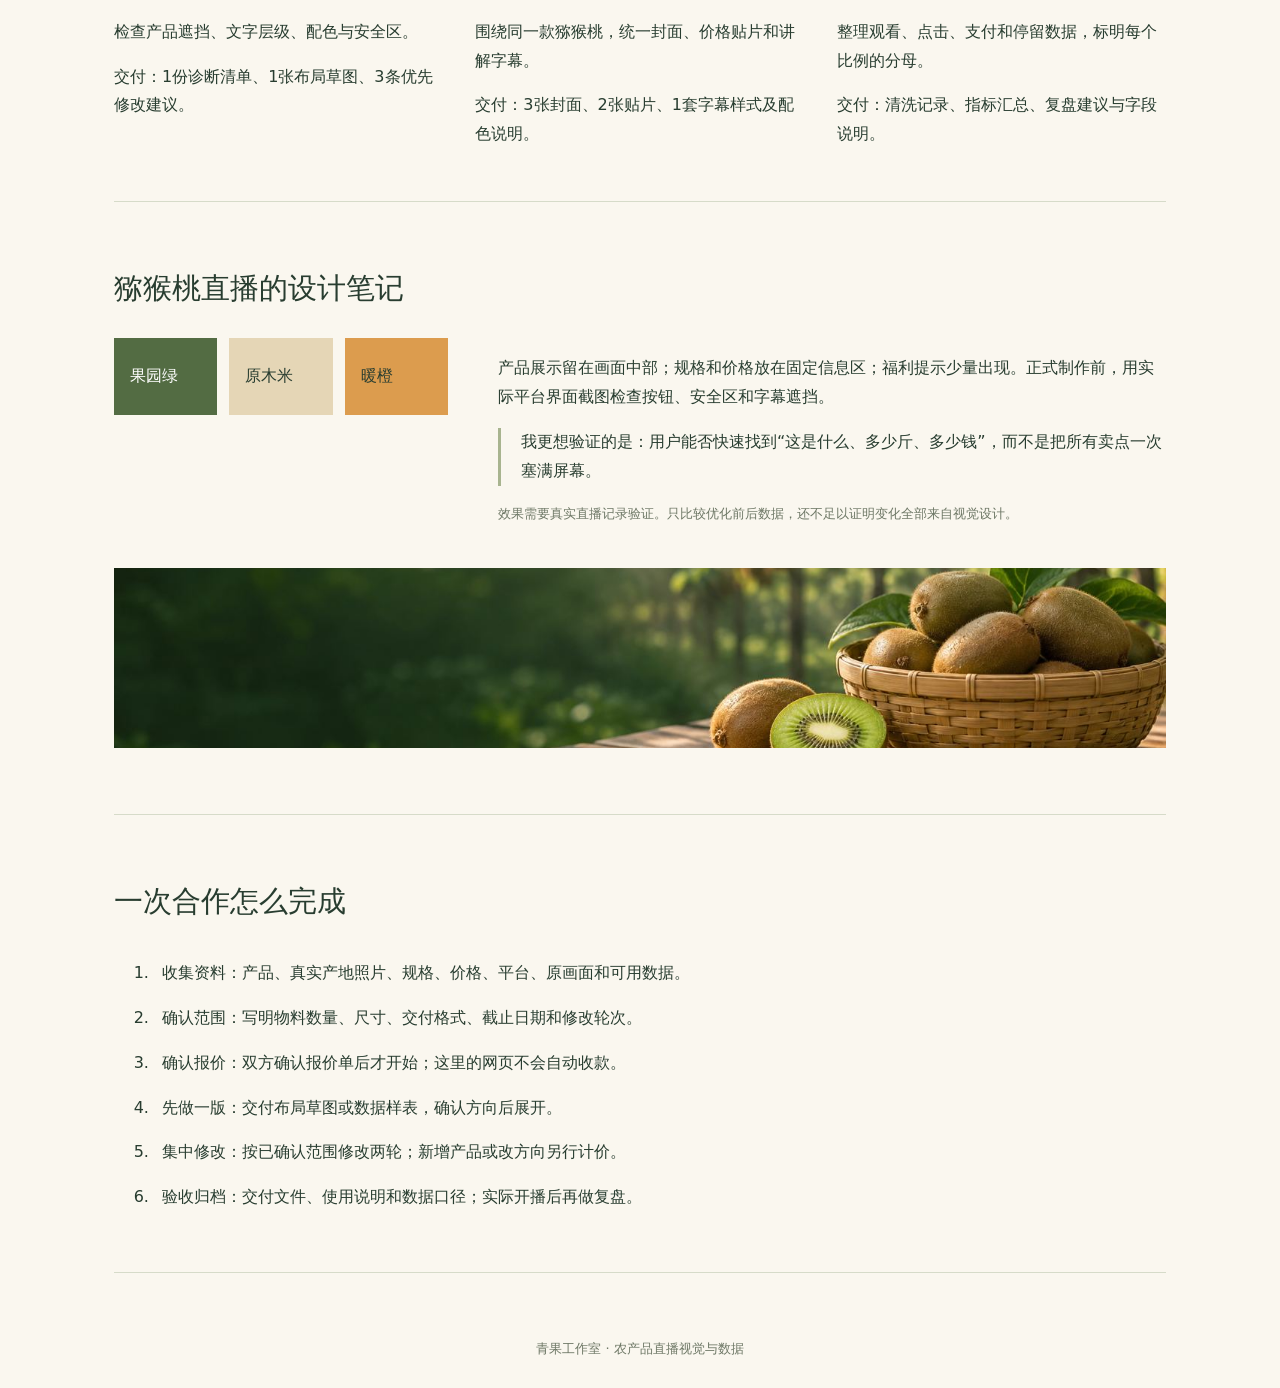
==== commit 2bbe8ac2: "Move interactive tools out of home page" ====
--- a/index.html
+++ b/index.html
@@ -1,7 +1,2 @@
 <!doctype html><html lang="zh-CN"><meta charset="utf-8"><meta name="viewport" content="width=device-width,initial-scale=1"><title>青果工作室 农产品直播视觉与数据</title><style>*{box-sizing:border-box}html{scroll-behavior:smooth}body{margin:0;background:#faf7ef;color:#283d30;font:16px/1.8 'Microsoft YaHei',system-ui}a{color:inherit}nav{padding:18px 6%;display:flex;justify-content:space-between;gap:24px;flex-wrap:wrap;border-bottom:1px solid #d6dbc9}nav a{margin-left:20px;text-decoration:none;font-size:14px}.hero{padding:90px 8%;background:linear-gradient(90deg,#152c25bf,transparent),var(--orchard) center/cover;color:white;min-height:540px}.hero h1{font:52px/1.3 Georgia,serif;max-width:620px}.hero p{max-width:480px}.btn,button{display:inline-block;background:#e6b869;color:#283d30;padding:10px 22px;border:0;cursor:pointer;border-radius:3px;text-decoration:none;font:inherit}main{max-width:1100px;margin:auto;padding:36px 24px}section{padding:36px 0;border-bottom:1px solid #d6dbc9}h2{font-size:29px;font-weight:500}h3{font-size:26px}.tool-title{font-size:34px;line-height:1.4;font-weight:700;margin:0 0 14px}.tool-title a{text-decoration:none;border-bottom:2px solid #b28a4e}.tool-title a:hover{color:#9b6223}.launchers{display:grid;grid-template-columns:1fr 1fr;gap:28px;padding:30px 0}.launcher{display:block;padding:24px 0;border-top:3px solid #728156;text-decoration:none}.launcher strong{display:block;font-size:30px;line-height:1.4}.launcher span{display:block;margin-top:10px;color:#6e7866}.launcher b{display:inline-block;margin-top:16px;background:#344f31;color:white;padding:8px 18px}.launcher:focus-visible,.tool-title a:focus-visible{outline:3px solid #dc9c4e;outline-offset:5px}section{scroll-margin-top:20px}.intro{display:grid;grid-template-columns:1fr 2fr;gap:50px}.note{font-size:13px;color:#6e7866}.services{display:grid;grid-template-columns:repeat(3,1fr);gap:32px}.service{border-top:3px solid #728156;padding-top:14px}.service b{color:#ac742b}ol li{padding:8px}label{display:block;margin:12px 0}input,select,textarea{display:block;width:100%;padding:10px;background:#fffdf7;border:1px solid #bbc4ac;font:inherit;color:inherit}textarea{min-height:125px}.tools{display:grid;grid-template-columns:1fr 1fr;gap:40px}pre{white-space:pre-wrap;background:#eef0e5;padding:18px;font:14px/1.8 system-ui;min-height:80px}table{width:100%;border-collapse:collapse}td,th{padding:12px;text-align:left;border-bottom:1px solid #d6dbc9}.swatch{display:flex;gap:12px}.swatch span{padding:24px 16px;flex:1}.callout{border-left:3px solid #a8b48f;padding-left:20px}.botanic{height:180px;background:var(--orchard) center 65%/cover;margin:30px 0}footer{padding:28px;text-align:center;font-size:13px;color:#6e7866}@media(max-width:720px){.launchers{grid-template-columns:1fr}.tool-title{font-size:28px}.launcher strong{font-size:26px}.hero{padding:45px 24px;min-height:440px}.hero h1{font-size:36px}.intro,.services,.tools{grid-template-columns:1fr;gap:18px}table{font-size:13px}td,th{padding:8px}nav a{margin-left:10px}}</style><script src="background.js"></script>
-<nav><strong>青果工作室 / 杨钰莹</strong><div><a href="#services">能做什么</a><a href="#process">合作流程</a><a href="#quote">报价单</a><a href="#tool-entry">立即使用工具</a></div></nav><header class="hero"><p>农产品直播视觉与数据服务</p><h1>把果园里的好东西，<br>讲清楚，也看清楚。</h1><p>从猕猴桃直播间出发，整理画面、规格与价格信息，再用同口径数据复盘每场直播。</p><a class="btn" href="#quote">整理一份需求单</a></header><main><section id="tool-entry"><h2 class="tool-title">选择一个工具，直接开始</h2><div class="launchers"><a class="launcher" href="#quote" onclick="setTimeout(()=>document.getElementById('product').focus({preventScroll:true}),100)"><strong>物料需求与报价单</strong><span>填写产品和需求，自动整理交付范围与报价。</span><b>立即使用 →</b></a><a class="launcher" href="#tools" onclick="setTimeout(()=>document.getElementById('csv').focus({preventScroll:true}),100)"><strong>直播数据复盘</strong><span>输入每场直播数据，自动汇总指标并下载结果。</span><b>立即使用 →</b></a></div></section><section class="intro"><div><h2>从一个课题开始</h2><p class="note">商务数据分析与应用<br>个人 OPC 工作室方案</p></div><div><p>我的毕业设计关注猕猴桃直播间的画面与销售数据。青果工作室把这个课题拆成可以交付的小服务：让产品不被贴片挡住，让规格价格更容易读懂，让复盘数据有一致口径。</p><p>主要面向果农、小型合作社和初做直播的农产品商家。由个人完成需求整理、设计与数据处理；需要实拍、主播或投流时另行协商。</p><p class="note">这是个人工作室项目展示，尚未作为已注册公司或真实客户案例宣传。背景图为AI生成的视觉示意，不作为真实果园证明。</p></div></section><section id="services"><h2>先解决三个具体问题</h2><div class="services"><article class="service"><b>01 / 看得清</b><h3>直播画面诊断</h3><p>检查产品遮挡、文字层级、配色与安全区。</p><p>交付：1份诊断清单、1张布局草图、3条优先修改建议。</p></article><article class="service"><b>02 / 认得出</b><h3>直播物料整理</h3><p>围绕同一款猕猴桃，统一封面、价格贴片和讲解字幕。</p><p>交付：3张封面、2张贴片、1套字幕样式及配色说明。</p></article><article class="service"><b>03 / 算得明白</b><h3>直播数据复盘</h3><p>整理观看、点击、支付和停留数据，标明每个比例的分母。</p><p>交付：清洗记录、指标汇总、复盘建议与字段说明。</p></article></div></section><section><h2>猕猴桃直播的设计笔记</h2><div class="intro"><div><div class="swatch"><span style="background:#536c43;color:white">果园绿</span><span style="background:#e5d6b6">原木米</span><span style="background:#dc9c4e">暖橙</span></div></div><div><p>产品展示留在画面中部；规格和价格放在固定信息区；福利提示少量出现。正式制作前，用实际平台界面截图检查按钮、安全区和字幕遮挡。</p><p class="callout">我更想验证的是：用户能否快速找到“这是什么、多少斤、多少钱”，而不是把所有卖点一次塞满屏幕。</p><p class="note">效果需要真实直播记录验证。只比较优化前后数据，还不足以证明变化全部来自视觉设计。</p></div></div><div class="botanic" role="img" aria-label="AI生成的猕猴桃果园示意背景"></div></section><section id="process"><h2>一次合作怎么完成</h2><ol><li>收集资料：产品、真实产地照片、规格、价格、平台、原画面和可用数据。</li><li>确认范围：写明物料数量、尺寸、交付格式、截止日期和修改轮次。</li><li>确认报价：双方确认报价单后才开始；这里的网页不会自动收款。</li><li>先做一版：交付布局草图或数据样表，确认方向后展开。</li><li>集中修改：按已确认范围修改两轮；新增产品或改方向另行计价。</li><li>验收归档：交付文件、使用说明和数据口径；实际开播后再做复盘。</li></ol></section><section id="quote"><h2 class="tool-title"><a href="#product" onclick="document.getElementById('product').focus()">物料需求与报价单 ↗</a></h2><p class="note">以下为工作室方案拟定价格，用于生成报价草稿；正式价格、工期与付款方式须双方确认。</p><table><tr><th>服务</th><th>范围</th><th>拟定价格</th></tr><tr><td>画面诊断</td><td>1个直播间，清单与布局草图</td><td>¥99 / 次</td></tr><tr><td>物料小套装</td><td>3封面＋2贴片＋字幕样式</td><td>¥299 / 套</td></tr><tr><td>数据复盘</td><td>最多10场，同格式数据</td><td>¥199 / 批</td></tr></table><div class="tools"><div><label>产品<input id="product" value="猕猴桃"></label><label>产地与规格<input id="spec" placeholder="如：真实产地、单果规格、净重"></label><label>平台<input id="platform" placeholder="填写实际直播平台"></label><label>交付日期<input id="due" type="date"></label><label>选择服务<select id="service"><option value="99">画面诊断</option><option value="299">物料小套装</option><option value="199">数据复盘</option></select></label><label>数量<input id="count" type="number" min="1" max="100" step="1" value="1"></label><button id="brief">生成需求与报价草稿</button></div><div><h3>生成结果</h3><p>填写左侧资料，一次整理服务范围、交付内容与报价，复制给合作方确认。</p><pre id="briefOut">填好资料后生成。</pre><button id="downloadBrief">下载需求单</button></div></div></section><section id="tools"><h2 class="tool-title"><a href="#csv" onclick="document.getElementById('csv').focus()">直播数据复盘 ↗</a></h2><p>输入各场数据，自动合计并计算比例。示例为演示数据，不是论文调研数据或客户业绩。</p><label>每行一场，依次填写：场次、观看人数、点击人数、支付人数、支付金额、停留总秒数<textarea id="csv">演示A,1000,100,20,798,45000
-演示B,500,75,15,598.5,30000</textarea></label><button id="calc">计算复盘</button> <button id="downloadReport">下载复盘</button><pre id="report" aria-live="polite">点击计算，查看结果。</pre><p class="note">人数须使用相同归因口径；跨场相加为人次。支付金额未扣退款。平均停留＝停留总秒数÷观看人数，不能把各场均值直接平均。不同平台字段口径需先核对。</p></section></main><footer>青果工作室 · 农产品直播视觉与数据</footer><script>
-const $=id=>document.getElementById(id);function save(text,name){const u=URL.createObjectURL(new Blob([text],{type:'text/plain;charset=utf-8'})),a=document.createElement('a');a.href=u;a.download=name;a.click();setTimeout(()=>URL.revokeObjectURL(u),1000)}
-$('brief').onclick=()=>{const n=Number($('count').value);if(![$('product'),$('spec'),$('platform'),$('due')].every(e=>e.value.trim())||!Number.isInteger(n)||n<1||n>100){$('briefOut').textContent='请填齐产品、产地规格、平台、日期；数量为1—100的整数。';return}const s=$('service');$('briefOut').textContent=`需求与报价草稿\n产品：${$('product').value}\n产地与规格：${$('spec').value}\n平台：${$('platform').value}\n交付日期：${$('due').value}\n服务：${s.options[s.selectedIndex].text}\n数量：${n}\n单价：¥${s.value}\n合计：¥${Number(s.value)*n}\n修改：同方向两轮\n交付格式：PNG/PDF或CSV及复盘文本，具体可编辑源文件须另行确认。\n待确认：尺寸、素材授权、范围、工期和付款方式。\n不含实拍、投流、主播及第三方付费素材；无销量保证。\n正式价格以双方确认单为准。`};$('downloadBrief').onclick=()=>save($('briefOut').textContent,'需求与报价草稿.txt');
-$('calc').onclick=()=>{try{const seen=new Set(),tot=[0,0,0,0,0];const rows=$('csv').value.trim().split(/\r?\n/);if(!rows[0])throw Error('请填写数据');rows.forEach((line,i)=>{const r=line.split(/[,，]/).map(x=>x.trim());if(r.length!==6||!r[0]||seen.has(r[0])||r.slice(1).some(x=>x===''))throw Error(`第${i+1}行字段不齐或场次重复`);seen.add(r[0]);const v=r.slice(1).map(Number);if(v.some(x=>!Number.isFinite(x)||x<0)||v.slice(0,3).some(x=>!Number.isInteger(x))||v[2]>v[1]||v[1]>v[0])throw Error(`第${i+1}行数值或人数关系有误`);v.forEach((x,j)=>tot[j]+=x)});const[w,c,b,m,s]=tot,rate=(a,b)=>b?(a/b*100).toFixed(2)+'%':'无分母，不计算';$('report').textContent=`场次：${rows.length}\n累计观看：${w}人次\n累计点击：${c}人次\n累计支付：${b}人次\n支付金额：¥${m.toFixed(2)}\n点击率（点击÷观看）：${rate(c,w)}\n点击后支付率（支付÷点击）：${rate(b,c)}\n观看后支付率（支付÷观看）：${rate(b,w)}\n平均停留：${w?(s/w).toFixed(2)+'秒':'无分母，不计算'}\n\n跨场人数未去重；金额未扣退款。数据变化不单独证明设计效果。`;}catch(e){$('report').textContent=e.message}};$('downloadReport').onclick=()=>save($('report').textContent,'直播复盘.txt');
-</script></html>+<nav><strong>青果工作室 / 杨钰莹</strong><div><a href="#services">能做什么</a><a href="#process">合作流程</a><a href="tools.html#brief">报价单</a><a href="tools.html">功能中心</a></div></nav><header class="hero"><p>农产品直播视觉与数据服务</p><h1>把果园里的好东西，<br>讲清楚，也看清楚。</h1><p>从猕猴桃直播间出发，整理画面、规格与价格信息，再用同口径数据复盘每场直播。</p><a class="btn" href="tools.html#brief">整理一份需求单</a></header><main><section id="tool-entry"><h2 class="tool-title">工作室功能中心</h2><div class="launchers"><a class="launcher" href="tools.html#brief"><strong>物料需求与报价单</strong><span>填写产品和需求，自动整理交付范围与报价。</span><b>立即使用 →</b></a><a class="launcher" href="tools.html#metrics"><strong>直播数据复盘</strong><span>输入每场直播数据，自动汇总指标并下载结果。</span><b>立即使用 →</b></a></div></section><section class="intro"><div><h2>从一个课题开始</h2><p class="note">商务数据分析与应用<br>个人 OPC 工作室方案</p></div><div><p>我的毕业设计关注猕猴桃直播间的画面与销售数据。青果工作室把这个课题拆成可以交付的小服务：让产品不被贴片挡住，让规格价格更容易读懂，让复盘数据有一致口径。</p><p>主要面向果农、小型合作社和初做直播的农产品商家。由个人完成需求整理、设计与数据处理；需要实拍、主播或投流时另行协商。</p><p class="note">这是个人工作室项目展示，尚未作为已注册公司或真实客户案例宣传。背景图为AI生成的视觉示意，不作为真实果园证明。</p></div></section><section id="services"><h2>先解决三个具体问题</h2><div class="services"><article class="service"><b>01 / 看得清</b><h3>直播画面诊断</h3><p>检查产品遮挡、文字层级、配色与安全区。</p><p>交付：1份诊断清单、1张布局草图、3条优先修改建议。</p></article><article class="service"><b>02 / 认得出</b><h3>直播物料整理</h3><p>围绕同一款猕猴桃，统一封面、价格贴片和讲解字幕。</p><p>交付：3张封面、2张贴片、1套字幕样式及配色说明。</p></article><article class="service"><b>03 / 算得明白</b><h3>直播数据复盘</h3><p>整理观看、点击、支付和停留数据，标明每个比例的分母。</p><p>交付：清洗记录、指标汇总、复盘建议与字段说明。</p></article></div></section><section><h2>猕猴桃直播的设计笔记</h2><div class="intro"><div><div class="swatch"><span style="background:#536c43;color:white">果园绿</span><span style="background:#e5d6b6">原木米</span><span style="background:#dc9c4e">暖橙</span></div></div><div><p>产品展示留在画面中部；规格和价格放在固定信息区；福利提示少量出现。正式制作前，用实际平台界面截图检查按钮、安全区和字幕遮挡。</p><p class="callout">我更想验证的是：用户能否快速找到“这是什么、多少斤、多少钱”，而不是把所有卖点一次塞满屏幕。</p><p class="note">效果需要真实直播记录验证。只比较优化前后数据，还不足以证明变化全部来自视觉设计。</p></div></div><div class="botanic" role="img" aria-label="AI生成的猕猴桃果园示意背景"></div></section><section id="process"><h2>一次合作怎么完成</h2><ol><li>收集资料：产品、真实产地照片、规格、价格、平台、原画面和可用数据。</li><li>确认范围：写明物料数量、尺寸、交付格式、截止日期和修改轮次。</li><li>确认报价：双方确认报价单后才开始；这里的网页不会自动收款。</li><li>先做一版：交付布局草图或数据样表，确认方向后展开。</li><li>集中修改：按已确认范围修改两轮；新增产品或改方向另行计价。</li><li>验收归档：交付文件、使用说明和数据口径；实际开播后再做复盘。</li></ol></section></main><footer>青果工作室 · 农产品直播视觉与数据</footer></html>
